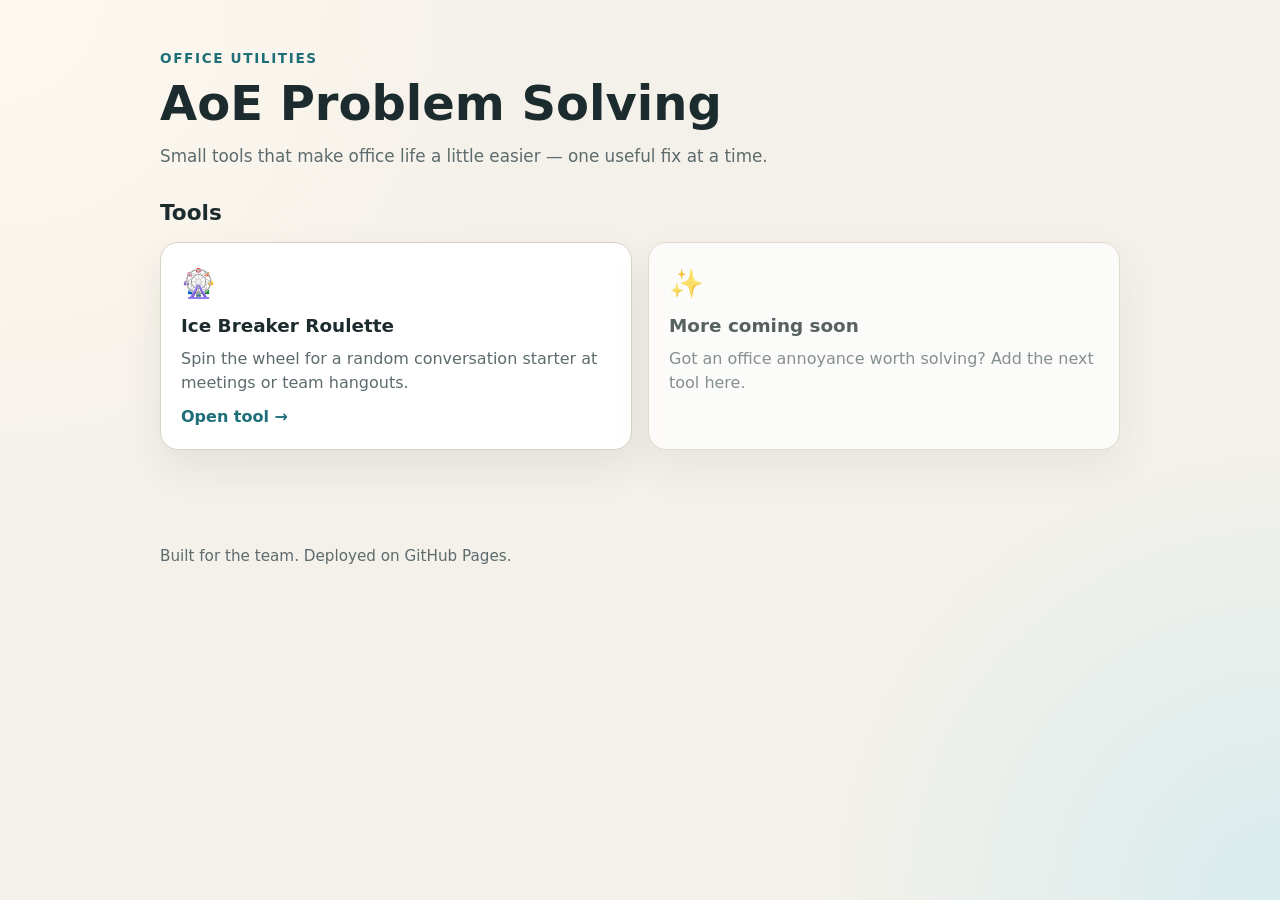
==== index.html @ 9588fb88 "files" ====
<!DOCTYPE html>
<html lang="en">
<head>
  <meta charset="UTF-8">
  <meta name="viewport" content="width=device-width, initial-scale=1.0">
  <title>AoE Problem Solving</title>
  <link rel="stylesheet" href="css/styles.css">
</head>
<body>
  <header class="site-header">
    <div class="container">
      <p class="eyebrow">Office utilities</p>
      <h1>AoE Problem Solving</h1>
      <p class="lead">
        Small tools that make office life a little easier — one useful fix at a time.
      </p>
    </div>
  </header>

  <main class="container">
    <section class="tools-section">
      <h2>Tools</h2>
      <div class="tool-grid">
        <a class="tool-card" href="tools/ice-breaker-roulette.html">
          <span class="tool-icon" aria-hidden="true">🎡</span>
          <h3>Ice Breaker Roulette</h3>
          <p>Spin the wheel for a random conversation starter at meetings or team hangouts.</p>
          <span class="tool-link">Open tool →</span>
        </a>

        <article class="tool-card tool-card--coming-soon">
          <span class="tool-icon" aria-hidden="true">✨</span>
          <h3>More coming soon</h3>
          <p>Got an office annoyance worth solving? Add the next tool here.</p>
        </article>
      </div>
    </section>
  </main>

  <footer class="site-footer">
    <div class="container">
      <p>Built for the team. Deployed on GitHub Pages.</p>
    </div>
  </footer>
</body>
</html>
---- css/styles.css ----
:root {
  --bg: #f4f1ea;
  --surface: #ffffff;
  --ink: #1c2b2d;
  --muted: #5c6b6d;
  --accent: #d3543f;
  --accent-dark: #a83f2f;
  --teal: #1f6f78;
  --teal-soft: #d8ecee;
  --border: #d9d2c5;
  --shadow: 0 18px 40px rgba(28, 43, 45, 0.08);
  --radius: 18px;
  --font: "Segoe UI", system-ui, -apple-system, sans-serif;
}

*,
*::before,
*::after {
  box-sizing: border-box;
}

body {
  margin: 0;
  min-height: 100vh;
  font-family: var(--font);
  color: var(--ink);
  background:
    radial-gradient(circle at top left, #fff8ef 0%, transparent 35%),
    radial-gradient(circle at bottom right, var(--teal-soft) 0%, transparent 30%),
    var(--bg);
  line-height: 1.5;
}

.container {
  width: min(960px, calc(100% - 2rem));
  margin-inline: auto;
}

.site-header {
  padding: 3rem 0 2rem;
}

.site-header--compact {
  padding-top: 2rem;
}

.eyebrow {
  margin: 0 0 0.5rem;
  font-size: 0.85rem;
  font-weight: 700;
  letter-spacing: 0.12em;
  text-transform: uppercase;
  color: var(--teal);
}

h1,
h2,
h3 {
  margin: 0;
  line-height: 1.15;
}

h1 {
  font-size: clamp(2rem, 5vw, 3rem);
}

h2 {
  font-size: 1.35rem;
  margin-bottom: 1rem;
}

.lead {
  margin: 0.75rem 0 0;
  max-width: 42rem;
  color: var(--muted);
  font-size: 1.05rem;
}

.back-link {
  display: inline-block;
  margin-bottom: 1rem;
  color: var(--teal);
  text-decoration: none;
  font-weight: 600;
}

.back-link:hover {
  text-decoration: underline;
}

.tools-section {
  padding-bottom: 3rem;
}

.tool-grid {
  display: grid;
  grid-template-columns: repeat(auto-fit, minmax(260px, 1fr));
  gap: 1rem;
}

.tool-card {
  display: flex;
  flex-direction: column;
  gap: 0.65rem;
  padding: 1.25rem;
  background: var(--surface);
  border: 1px solid var(--border);
  border-radius: var(--radius);
  box-shadow: var(--shadow);
  text-decoration: none;
  color: inherit;
  transition: transform 160ms ease, border-color 160ms ease;
}

.tool-card:hover {
  transform: translateY(-2px);
  border-color: var(--teal);
}

.tool-card--coming-soon {
  opacity: 0.72;
}

.tool-icon {
  font-size: 1.75rem;
}

.tool-card h3 {
  font-size: 1.15rem;
}

.tool-card p {
  margin: 0;
  color: var(--muted);
  flex: 1;
}

.tool-link {
  font-weight: 700;
  color: var(--teal);
}

.site-footer {
  padding: 2rem 0 3rem;
  color: var(--muted);
  font-size: 0.95rem;
}

.roulette-page {
  padding-bottom: 4rem;
}

.roulette-panel {
  display: grid;
  gap: 1.5rem;
  justify-items: center;
  padding: 1.5rem;
  background: var(--surface);
  border: 1px solid var(--border);
  border-radius: calc(var(--radius) + 4px);
  box-shadow: var(--shadow);
}

.wheel-wrap {
  position: relative;
  width: min(420px, 88vw);
  aspect-ratio: 1;
}

#wheel {
  width: 100%;
  height: 100%;
  display: block;
  border-radius: 50%;
  box-shadow: 0 10px 30px rgba(28, 43, 45, 0.15);
}

.wheel-pointer {
  position: absolute;
  top: -6px;
  left: 50%;
  transform: translateX(-50%);
  width: 0;
  height: 0;
  border-left: 14px solid transparent;
  border-right: 14px solid transparent;
  border-top: 28px solid var(--accent);
  filter: drop-shadow(0 2px 2px rgba(0, 0, 0, 0.15));
  z-index: 2;
}

.roulette-controls {
  display: grid;
  gap: 0.75rem;
  justify-items: center;
  text-align: center;
}

.btn {
  border: none;
  border-radius: 999px;
  padding: 0.85rem 1.6rem;
  font: inherit;
  font-weight: 700;
  cursor: pointer;
  transition: background 160ms ease, transform 120ms ease;
}

.btn-primary {
  background: var(--accent);
  color: #fff;
}

.btn-primary:hover:not(:disabled) {
  background: var(--accent-dark);
}

.btn-primary:active:not(:disabled) {
  transform: scale(0.98);
}

.btn:disabled {
  opacity: 0.65;
  cursor: not-allowed;
}

.spin-status {
  margin: 0;
  color: var(--muted);
}

.result-card {
  width: min(100%, 34rem);
  padding: 1.25rem 1.5rem;
  border-radius: var(--radius);
  background: var(--teal-soft);
  border: 1px solid #b9dde1;
  text-align: center;
}

.result-card--hidden {
  display: none;
}

.result-label {
  margin: 0 0 0.35rem;
  font-size: 0.8rem;
  font-weight: 700;
  letter-spacing: 0.08em;
  text-transform: uppercase;
  color: var(--teal);
}

.result-text {
  margin: 0;
  font-size: clamp(1.1rem, 3vw, 1.35rem);
  font-weight: 600;
}

@media (max-width: 520px) {
  .site-header {
    padding-top: 2rem;
  }

  .roulette-panel {
    padding: 1rem;
  }
}
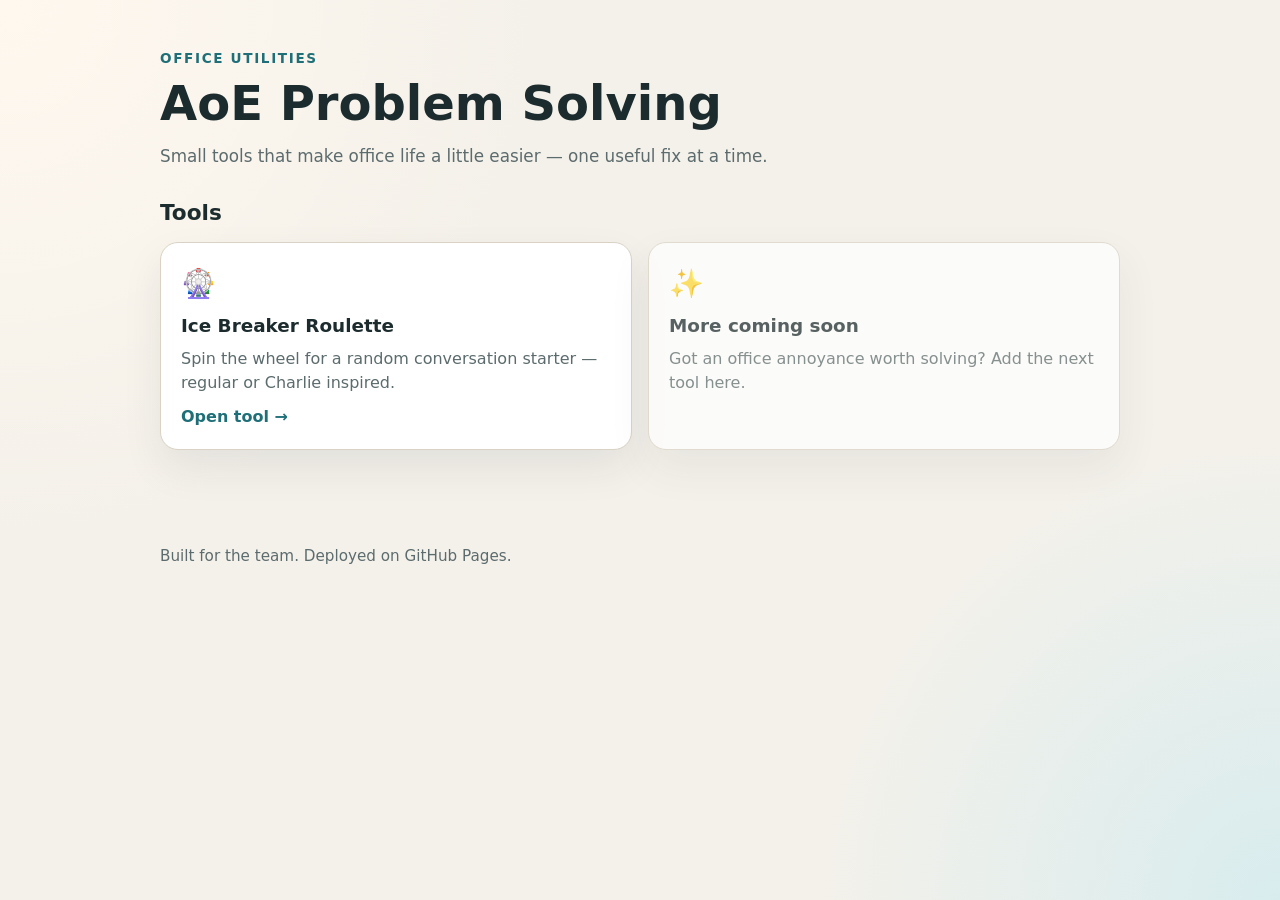
==== commit 9322fcb5: "charlie questions" ====
--- a/index.html
+++ b/index.html
@@ -24,7 +24,7 @@
         <a class="tool-card" href="tools/ice-breaker-roulette.html">
           <span class="tool-icon" aria-hidden="true">🎡</span>
           <h3>Ice Breaker Roulette</h3>
-          <p>Spin the wheel for a random conversation starter at meetings or team hangouts.</p>
+          <p>Spin the wheel for a random conversation starter — regular or Charlie inspired.</p>
           <span class="tool-link">Open tool →</span>
         </a>
 
--- a/css/styles.css
+++ b/css/styles.css
@@ -148,6 +148,63 @@
 
 .roulette-page {
   padding-bottom: 4rem;
+  display: grid;
+  gap: 1.25rem;
+}
+
+.mode-picker {
+  margin: 0;
+  padding: 0;
+  border: none;
+}
+
+.mode-picker__legend {
+  margin-bottom: 0.75rem;
+  font-size: 0.95rem;
+  font-weight: 700;
+  color: var(--ink);
+}
+
+.mode-picker__options {
+  display: grid;
+  grid-template-columns: repeat(auto-fit, minmax(240px, 1fr));
+  gap: 0.75rem;
+}
+
+.mode-option {
+  display: grid;
+  gap: 0.2rem;
+  padding: 1rem 1.1rem;
+  background: var(--surface);
+  border: 2px solid var(--border);
+  border-radius: var(--radius);
+  cursor: pointer;
+  transition: border-color 160ms ease, box-shadow 160ms ease;
+}
+
+.mode-option:has(input:checked) {
+  border-color: var(--teal);
+  box-shadow: 0 0 0 3px rgba(31, 111, 120, 0.12);
+}
+
+.mode-option:has(input:disabled) {
+  opacity: 0.65;
+  cursor: not-allowed;
+}
+
+.mode-option input {
+  position: absolute;
+  opacity: 0;
+  pointer-events: none;
+}
+
+.mode-option__label {
+  font-weight: 700;
+}
+
+.mode-option__hint {
+  font-size: 0.92rem;
+  color: var(--muted);
 }
 
 .roulette-panel {
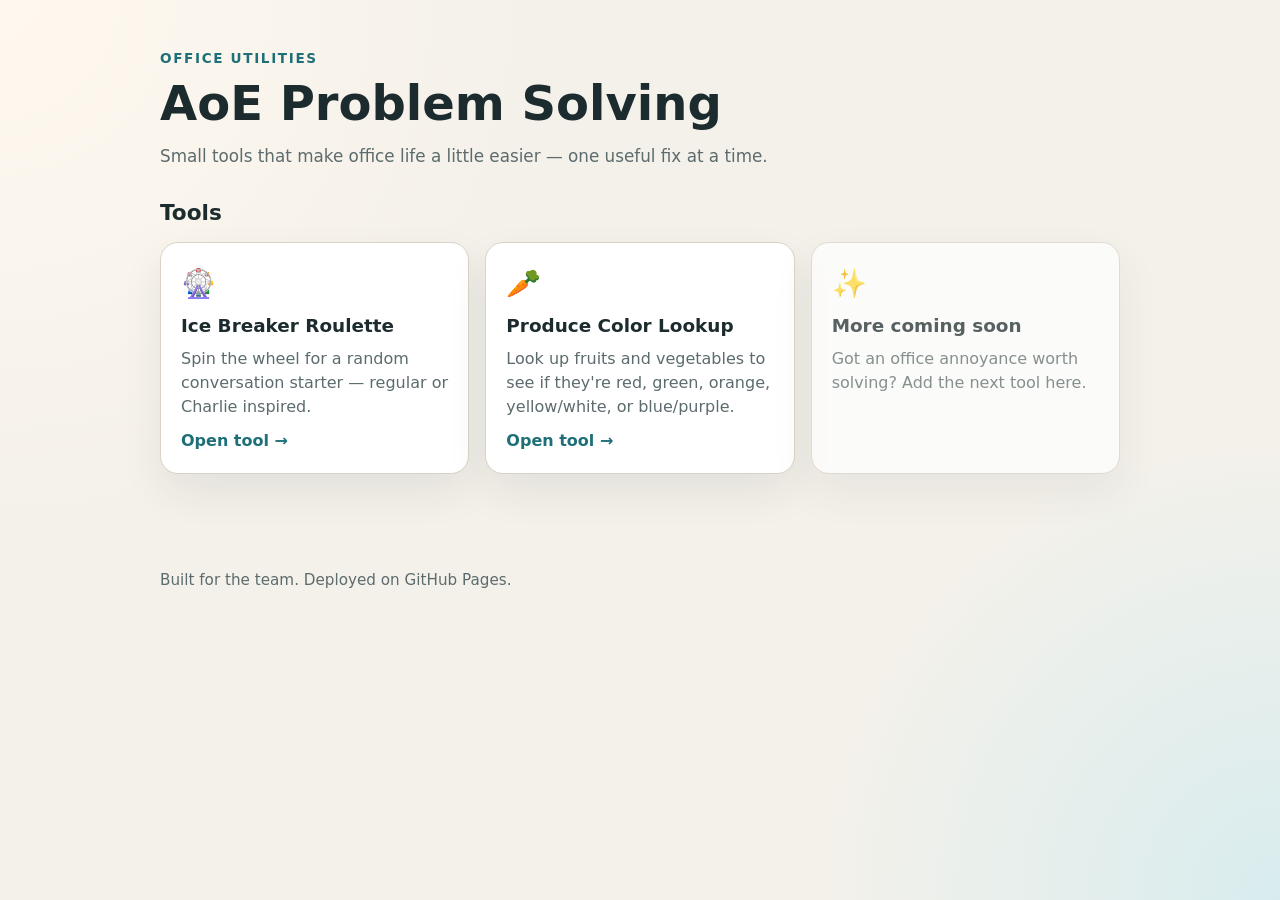
==== commit 7397ce4c: "fruits fruits" ====
--- a/index.html
+++ b/index.html
@@ -28,6 +28,13 @@
           <span class="tool-link">Open tool →</span>
         </a>
 
+        <a class="tool-card" href="tools/produce-color-lookup.html">
+          <span class="tool-icon" aria-hidden="true">🥕</span>
+          <h3>Produce Color Lookup</h3>
+          <p>Look up fruits and vegetables to see if they're red, green, orange, yellow/white, or blue/purple.</p>
+          <span class="tool-link">Open tool →</span>
+        </a>
+
         <article class="tool-card tool-card--coming-soon">
           <span class="tool-icon" aria-hidden="true">✨</span>
           <h3>More coming soon</h3>
--- a/css/styles.css
+++ b/css/styles.css
@@ -323,3 +323,197 @@
     padding: 1rem;
   }
 }
+
+.produce-page {
+  padding-bottom: 4rem;
+}
+
+.produce-panel {
+  display: grid;
+  gap: 1.25rem;
+  padding: 1.5rem;
+  background: var(--surface);
+  border: 1px solid var(--border);
+  border-radius: calc(var(--radius) + 4px);
+  box-shadow: var(--shadow);
+}
+
+.produce-search-bar {
+  display: grid;
+  gap: 0.85rem;
+}
+
+.field-label {
+  display: block;
+  margin-bottom: 0.35rem;
+  font-size: 0.85rem;
+  font-weight: 700;
+  color: var(--ink);
+}
+
+.search-input,
+.filter-field select {
+  width: 100%;
+  border: 2px solid var(--border);
+  border-radius: 12px;
+  padding: 0.8rem 0.95rem;
+  font: inherit;
+  color: var(--ink);
+  background: #fff;
+}
+
+.search-input:focus,
+.filter-field select:focus {
+  outline: none;
+  border-color: var(--teal);
+  box-shadow: 0 0 0 3px rgba(31, 111, 120, 0.12);
+}
+
+.filter-row {
+  display: grid;
+  grid-template-columns: repeat(auto-fit, minmax(180px, 1fr));
+  gap: 0.75rem;
+}
+
+.category-legend {
+  display: grid;
+  gap: 0.55rem;
+}
+
+.legend-item {
+  display: grid;
+  grid-template-columns: auto 1fr;
+  gap: 0.75rem;
+  align-items: center;
+}
+
+.legend-item__text {
+  color: var(--muted);
+  font-size: 0.92rem;
+}
+
+.color-badge {
+  display: inline-flex;
+  align-items: center;
+  justify-content: center;
+  padding: 0.35rem 0.75rem;
+  border-radius: 999px;
+  font-size: 0.82rem;
+  font-weight: 700;
+  color: #fff;
+  white-space: nowrap;
+}
+
+.color-badge--compact {
+  font-size: 0.75rem;
+  padding: 0.2rem 0.55rem;
+}
+
+.color-badge--red { background: #c0392b; }
+.color-badge--green { background: #2e7d32; }
+.color-badge--orange { background: #e67e22; }
+.color-badge--yellow-white { background: #c9a227; color: #1c2b2d; }
+.color-badge--blue-purple { background: #5b3a8c; }
+
+.results-count {
+  margin: 0;
+  color: var(--muted);
+  font-size: 0.92rem;
+}
+
+.results-list {
+  display: grid;
+  gap: 0.5rem;
+  max-height: 360px;
+  overflow-y: auto;
+}
+
+.result-row {
+  display: flex;
+  justify-content: space-between;
+  align-items: center;
+  gap: 1rem;
+  width: 100%;
+  padding: 0.85rem 1rem;
+  border: 1px solid var(--border);
+  border-radius: 12px;
+  background: #fff;
+  text-align: left;
+  cursor: pointer;
+  transition: border-color 160ms ease, transform 120ms ease;
+}
+
+.result-row:hover {
+  border-color: var(--teal);
+  transform: translateY(-1px);
+}
+
+.result-row__name {
+  font-weight: 600;
+}
+
+.result-row__meta {
+  display: flex;
+  align-items: center;
+  gap: 0.5rem;
+  flex-shrink: 0;
+}
+
+.result-row__type {
+  font-size: 0.82rem;
+  color: var(--muted);
+  text-transform: capitalize;
+}
+
+.empty-state {
+  margin: 0;
+  text-align: center;
+  color: var(--muted);
+}
+
+.empty-state--hidden {
+  display: none;
+}
+
+.detail-card {
+  padding: 1.25rem 1.5rem;
+  border-radius: var(--radius);
+  background: var(--teal-soft);
+  border: 1px solid #b9dde1;
+  text-align: center;
+}
+
+.detail-card--hidden {
+  display: none;
+}
+
+.detail-name {
+  margin: 0.25rem 0;
+  font-size: clamp(1.35rem, 4vw, 1.75rem);
+}
+
+.detail-type {
+  margin: 0 0 0.75rem;
+  color: var(--muted);
+  text-transform: capitalize;
+}
+
+.detail-badge {
+  margin-bottom: 0.75rem;
+}
+
+.detail-description {
+  margin: 0;
+  color: var(--ink);
+}
+
+@media (max-width: 620px) {
+  .result-row {
+    flex-direction: column;
+    align-items: flex-start;
+  }
+
+  .produce-panel {
+    padding: 1rem;
+  }
+}
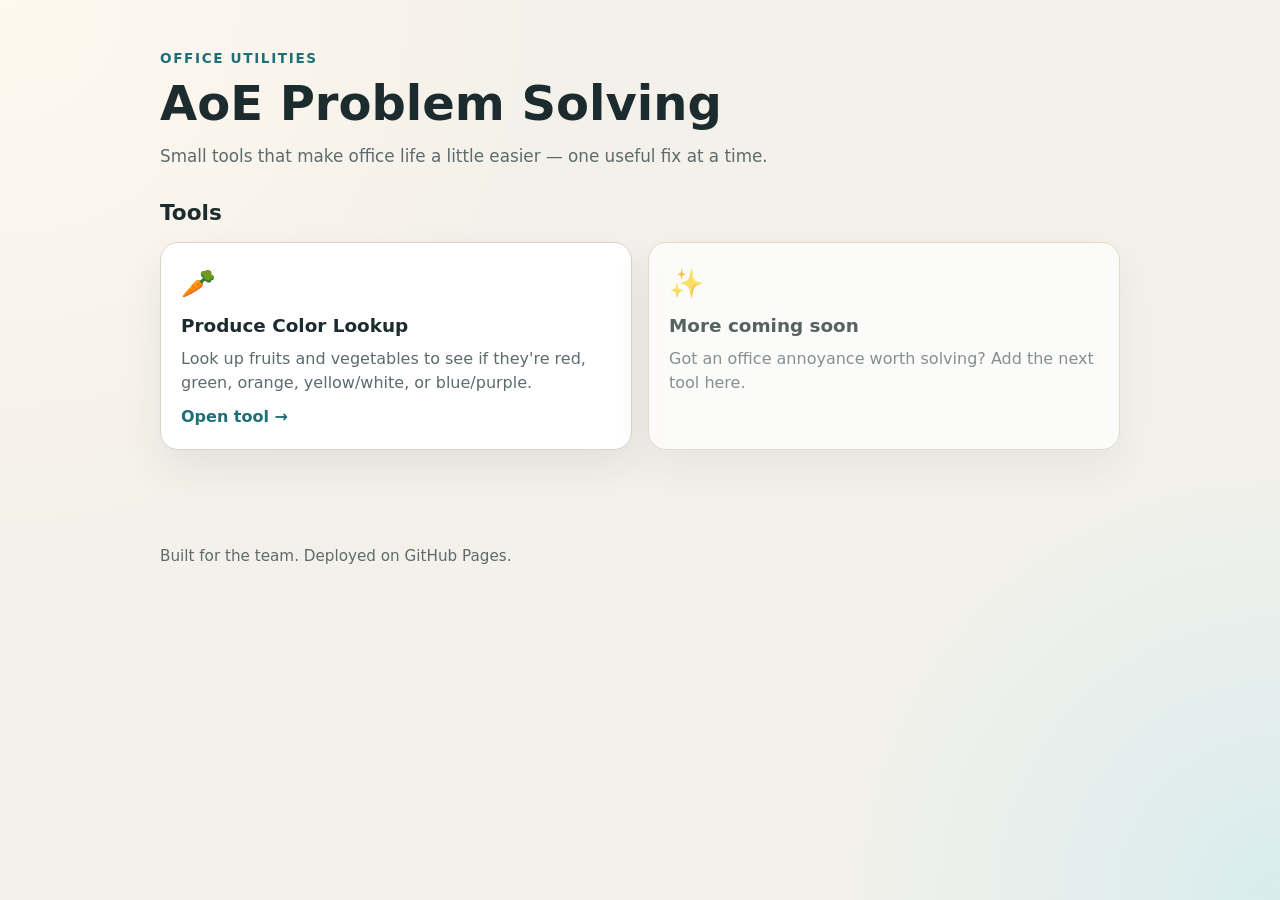
==== commit 4e7a4a60: "roulette done" ====
--- a/index.html
+++ b/index.html
@@ -21,13 +21,6 @@
     <section class="tools-section">
       <h2>Tools</h2>
       <div class="tool-grid">
-        <a class="tool-card" href="tools/ice-breaker-roulette.html">
-          <span class="tool-icon" aria-hidden="true">🎡</span>
-          <h3>Ice Breaker Roulette</h3>
-          <p>Spin the wheel for a random conversation starter — regular or Charlie inspired.</p>
-          <span class="tool-link">Open tool →</span>
-        </a>
-
         <a class="tool-card" href="tools/produce-color-lookup.html">
           <span class="tool-icon" aria-hidden="true">🥕</span>
           <h3>Produce Color Lookup</h3>
--- a/css/styles.css
+++ b/css/styles.css
@@ -146,159 +146,6 @@
   font-size: 0.95rem;
 }
 
-.roulette-page {
-  padding-bottom: 4rem;
-  display: grid;
-  gap: 1.25rem;
-}
-
-.mode-picker {
-  margin: 0;
-  padding: 0;
-  border: none;
-}
-
-.mode-picker__legend {
-  margin-bottom: 0.75rem;
-  font-size: 0.95rem;
-  font-weight: 700;
-  color: var(--ink);
-}
-
-.mode-picker__options {
-  display: grid;
-  grid-template-columns: repeat(auto-fit, minmax(240px, 1fr));
-  gap: 0.75rem;
-}
-
-.mode-option {
-  display: grid;
-  gap: 0.2rem;
-  padding: 1rem 1.1rem;
-  background: var(--surface);
-  border: 2px solid var(--border);
-  border-radius: var(--radius);
-  cursor: pointer;
-  transition: border-color 160ms ease, box-shadow 160ms ease;
-}
-
-.mode-option:has(input:checked) {
-  border-color: var(--teal);
-  box-shadow: 0 0 0 3px rgba(31, 111, 120, 0.12);
-}
-
-.mode-option:has(input:disabled) {
-  opacity: 0.65;
-  cursor: not-allowed;
-}
-
-.mode-option input {
-  position: absolute;
-  opacity: 0;
-  pointer-events: none;
-}
-
-.mode-option__label {
-  font-weight: 700;
-}
-
-.mode-option__hint {
-  font-size: 0.92rem;
-  color: var(--muted);
-}
-
-.roulette-panel {
-  display: grid;
-  gap: 1.5rem;
-  justify-items: center;
-  padding: 1.5rem;
-  background: var(--surface);
-  border: 1px solid var(--border);
-  border-radius: calc(var(--radius) + 4px);
-  box-shadow: var(--shadow);
-}
-
-.wheel-wrap {
-  position: relative;
-  width: min(420px, 88vw);
-  aspect-ratio: 1;
-}
-
-#wheel {
-  width: 100%;
-  height: 100%;
-  display: block;
-  border-radius: 50%;
-  box-shadow: 0 10px 30px rgba(28, 43, 45, 0.15);
-}
-
-.wheel-pointer {
-  position: absolute;
-  top: -6px;
-  left: 50%;
-  transform: translateX(-50%);
-  width: 0;
-  height: 0;
-  border-left: 14px solid transparent;
-  border-right: 14px solid transparent;
-  border-top: 28px solid var(--accent);
-  filter: drop-shadow(0 2px 2px rgba(0, 0, 0, 0.15));
-  z-index: 2;
-}
-
-.roulette-controls {
-  display: grid;
-  gap: 0.75rem;
-  justify-items: center;
-  text-align: center;
-}
-
-.btn {
-  border: none;
-  border-radius: 999px;
-  padding: 0.85rem 1.6rem;
-  font: inherit;
-  font-weight: 700;
-  cursor: pointer;
-  transition: background 160ms ease, transform 120ms ease;
-}
-
-.btn-primary {
-  background: var(--accent);
-  color: #fff;
-}
-
-.btn-primary:hover:not(:disabled) {
-  background: var(--accent-dark);
-}
-
-.btn-primary:active:not(:disabled) {
-  transform: scale(0.98);
-}
-
-.btn:disabled {
-  opacity: 0.65;
-  cursor: not-allowed;
-}
-
-.spin-status {
-  margin: 0;
-  color: var(--muted);
-}
-
-.result-card {
-  width: min(100%, 34rem);
-  padding: 1.25rem 1.5rem;
-  border-radius: var(--radius);
-  background: var(--teal-soft);
-  border: 1px solid #b9dde1;
-  text-align: center;
-}
-
-.result-card--hidden {
-  display: none;
-}
-
 .result-label {
   margin: 0 0 0.35rem;
   font-size: 0.8rem;
@@ -308,19 +155,9 @@
   color: var(--teal);
 }
 
-.result-text {
-  margin: 0;
-  font-size: clamp(1.1rem, 3vw, 1.35rem);
-  font-weight: 600;
-}
-
 @media (max-width: 520px) {
   .site-header {
     padding-top: 2rem;
-  }
-
-  .roulette-panel {
-    padding: 1rem;
   }
 }
 
@@ -418,7 +255,12 @@
 .results-count {
   margin: 0;
   color: var(--muted);
-  font-size: 0.92rem;
+  font-size: 0.88rem;
+  font-weight: 600;
+}
+
+.results-count--hidden {
+  display: none;
 }
 
 .results-list {
@@ -426,6 +268,10 @@
   gap: 0.5rem;
   max-height: 360px;
   overflow-y: auto;
+}
+
+.results-list--hidden {
+  display: none;
 }
 
 .result-row {
@@ -466,13 +312,35 @@
 }
 
 .empty-state {
-  margin: 0;
+  display: grid;
+  gap: 0.35rem;
+  justify-items: center;
+  padding: 1.25rem 1rem;
   text-align: center;
-  color: var(--muted);
+  border-radius: var(--radius);
+  background: #faf8f4;
+  border: 1px solid var(--border);
 }
 
 .empty-state--hidden {
   display: none;
+}
+
+.empty-state__icon {
+  font-size: 1.5rem;
+  line-height: 1;
+}
+
+.empty-state__title {
+  margin: 0;
+  font-weight: 700;
+  color: var(--ink);
+}
+
+.empty-state__text {
+  margin: 0;
+  color: var(--muted);
+  font-size: 0.92rem;
 }
 
 .detail-card {
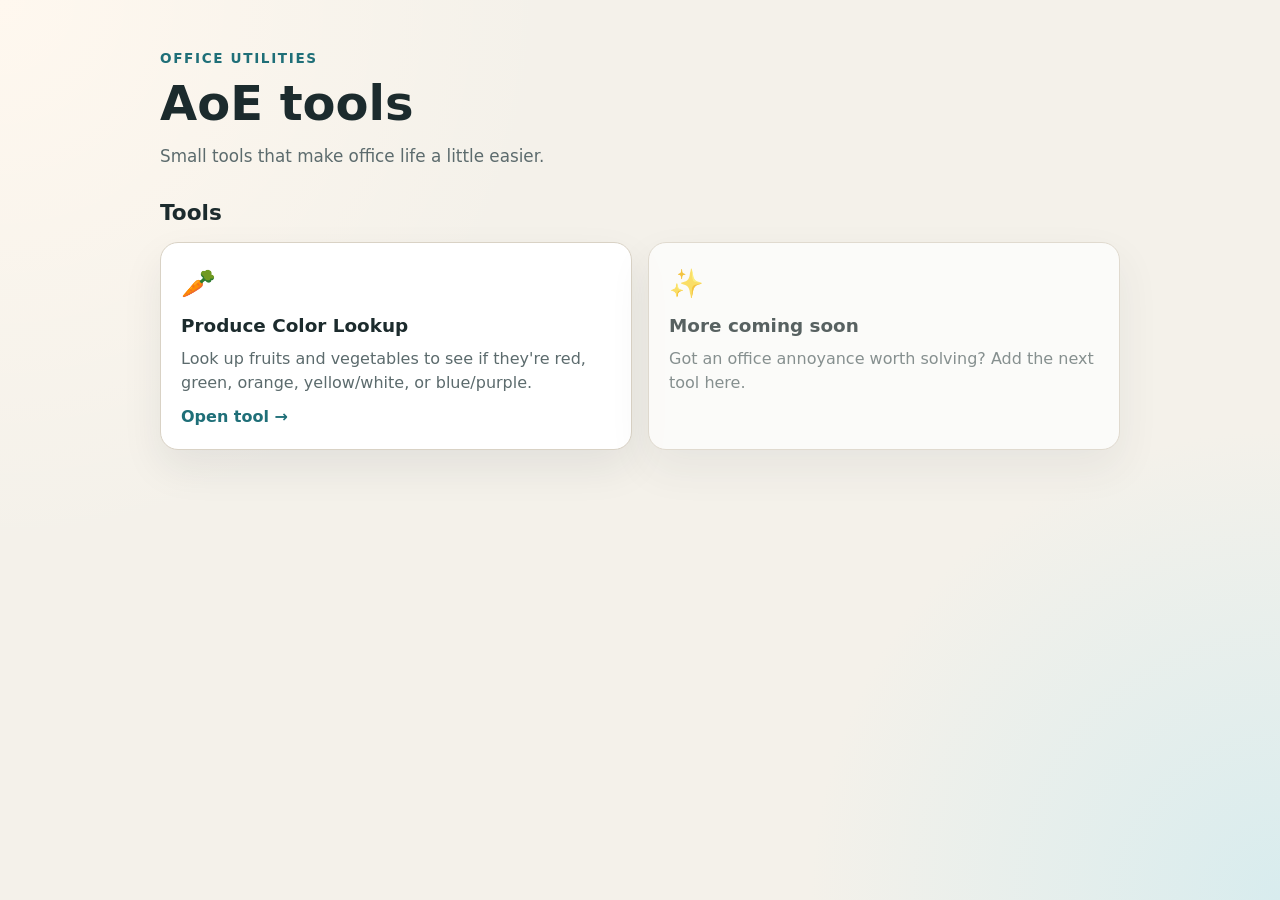
==== commit 19dcf615: "fix" ====
--- a/index.html
+++ b/index.html
@@ -3,16 +3,16 @@
 <head>
   <meta charset="UTF-8">
   <meta name="viewport" content="width=device-width, initial-scale=1.0">
-  <title>AoE Problem Solving</title>
+  <title>AoE tools</title>
   <link rel="stylesheet" href="css/styles.css">
 </head>
 <body>
   <header class="site-header">
     <div class="container">
       <p class="eyebrow">Office utilities</p>
-      <h1>AoE Problem Solving</h1>
+      <h1>AoE tools</h1>
       <p class="lead">
-        Small tools that make office life a little easier — one useful fix at a time.
+        Small tools that make office life a little easier.
       </p>
     </div>
   </header>
@@ -36,11 +36,5 @@
       </div>
     </section>
   </main>
-
-  <footer class="site-footer">
-    <div class="container">
-      <p>Built for the team. Deployed on GitHub Pages.</p>
-    </div>
-  </footer>
 </body>
 </html>
